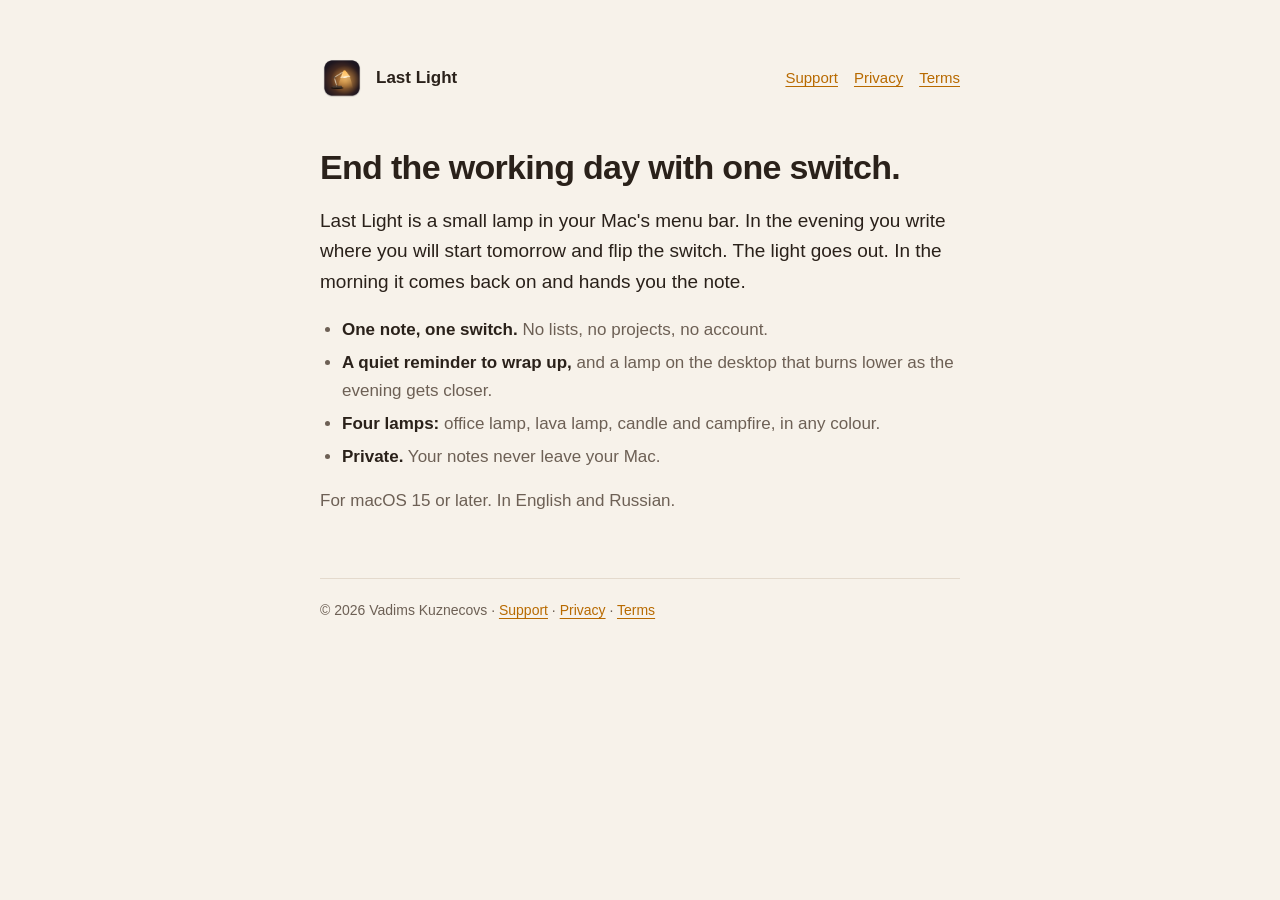
==== index.html @ a69db64d "Publish site" ====
<!doctype html>
<html lang="en">
<head>
<meta charset="utf-8">
<meta name="viewport" content="width=device-width, initial-scale=1">
<title>Last Light</title>
<meta name="description" content="A small lamp in your Mac's menu bar. Write where you will start tomorrow, flip the switch, and the working day is over.">
<link rel="stylesheet" href="style.css">
</head>
<body>
<main>
  <header class="site">
    <img src="icon.png" alt="">
    <a class="name" href="index.html">Last Light</a>
    <nav><a href="support.html">Support</a><a href="privacy.html">Privacy</a><a href="terms.html">Terms</a></nav>
  </header>

  <h1>End the working day with one switch.</h1>
  <p class="lead">Last Light is a small lamp in your Mac's menu bar. In the evening you write where you will start tomorrow and flip the switch. The light goes out. In the morning it comes back on and hands you the note.</p>

  <ul>
    <li><strong>One note, one switch.</strong> No lists, no projects, no account.</li>
    <li><strong>A quiet reminder to wrap up,</strong> and a lamp on the desktop that burns lower as the evening gets closer.</li>
    <li><strong>Four lamps:</strong> office lamp, lava lamp, candle and campfire, in any colour.</li>
    <li><strong>Private.</strong> Your notes never leave your Mac.</li>
  </ul>

  <p>For macOS 15 or later. In English and Russian.</p>

  <footer>© 2026 Vadims Kuznecovs · <a href="support.html">Support</a> · <a href="privacy.html">Privacy</a> · <a href="terms.html">Terms</a></footer>
</main>
</body>
</html>
---- style.css ----
:root {
  color-scheme: dark light;
  --bg: #14110f;
  --card: #1e1915;
  --ink: #f6eee2;
  --soft: #b8ab9b;
  --line: #352c25;
  --glow: #ffb84d;
}

@media (prefers-color-scheme: light) {
  :root {
    --bg: #f7f2ea;
    --card: #ffffff;
    --ink: #2a211a;
    --soft: #6d6055;
    --line: #e4dacd;
    --glow: #b86a00;
  }
}

* { box-sizing: border-box; }

body {
  margin: 0;
  background: var(--bg);
  color: var(--ink);
  font: 17px/1.6 -apple-system, BlinkMacSystemFont, "SF Pro Text", "Helvetica Neue", Arial, sans-serif;
  -webkit-font-smoothing: antialiased;
}

main {
  max-width: 680px;
  margin: 0 auto;
  padding: 56px 20px 96px;
}

header.site {
  display: flex;
  align-items: center;
  gap: 12px;
  margin-bottom: 48px;
}

header.site img { width: 44px; height: 44px; border-radius: 10px; }
header.site a.name { color: var(--ink); font-weight: 600; text-decoration: none; }
header.site nav { margin-left: auto; display: flex; gap: 16px; flex-wrap: wrap; font-size: 15px; }

a { color: var(--glow); text-underline-offset: 3px; }

h1 { font-size: 34px; line-height: 1.15; letter-spacing: -0.02em; margin: 0 0 8px; }
h2 { font-size: 20px; line-height: 1.3; margin: 40px 0 8px; }
p, li { color: var(--soft); }
p strong, li strong { color: var(--ink); font-weight: 600; }
ul { padding-left: 22px; }
li { margin: 6px 0; }

.lead { font-size: 19px; color: var(--ink); }
.meta { font-size: 14px; color: var(--soft); margin: 0 0 28px; }

.langs { display: flex; gap: 8px; margin: 0 0 28px; font-size: 14px; }
.langs a {
  padding: 4px 12px;
  border: 1px solid var(--line);
  border-radius: 999px;
  text-decoration: none;
  color: var(--ink);
}

section.lang { border-top: 1px solid var(--line); padding-top: 40px; margin-top: 56px; }
section.lang:first-of-type { border-top: 0; padding-top: 0; margin-top: 0; }

.card {
  background: var(--card);
  border: 1px solid var(--line);
  border-radius: 16px;
  padding: 20px 22px;
  margin: 20px 0;
}
.card p { margin: 0; }

code { font: 14px/1.4 ui-monospace, "SF Mono", Menlo, monospace; color: var(--ink); overflow-wrap: anywhere; }

footer { margin-top: 64px; font-size: 14px; color: var(--soft); border-top: 1px solid var(--line); padding-top: 20px; }
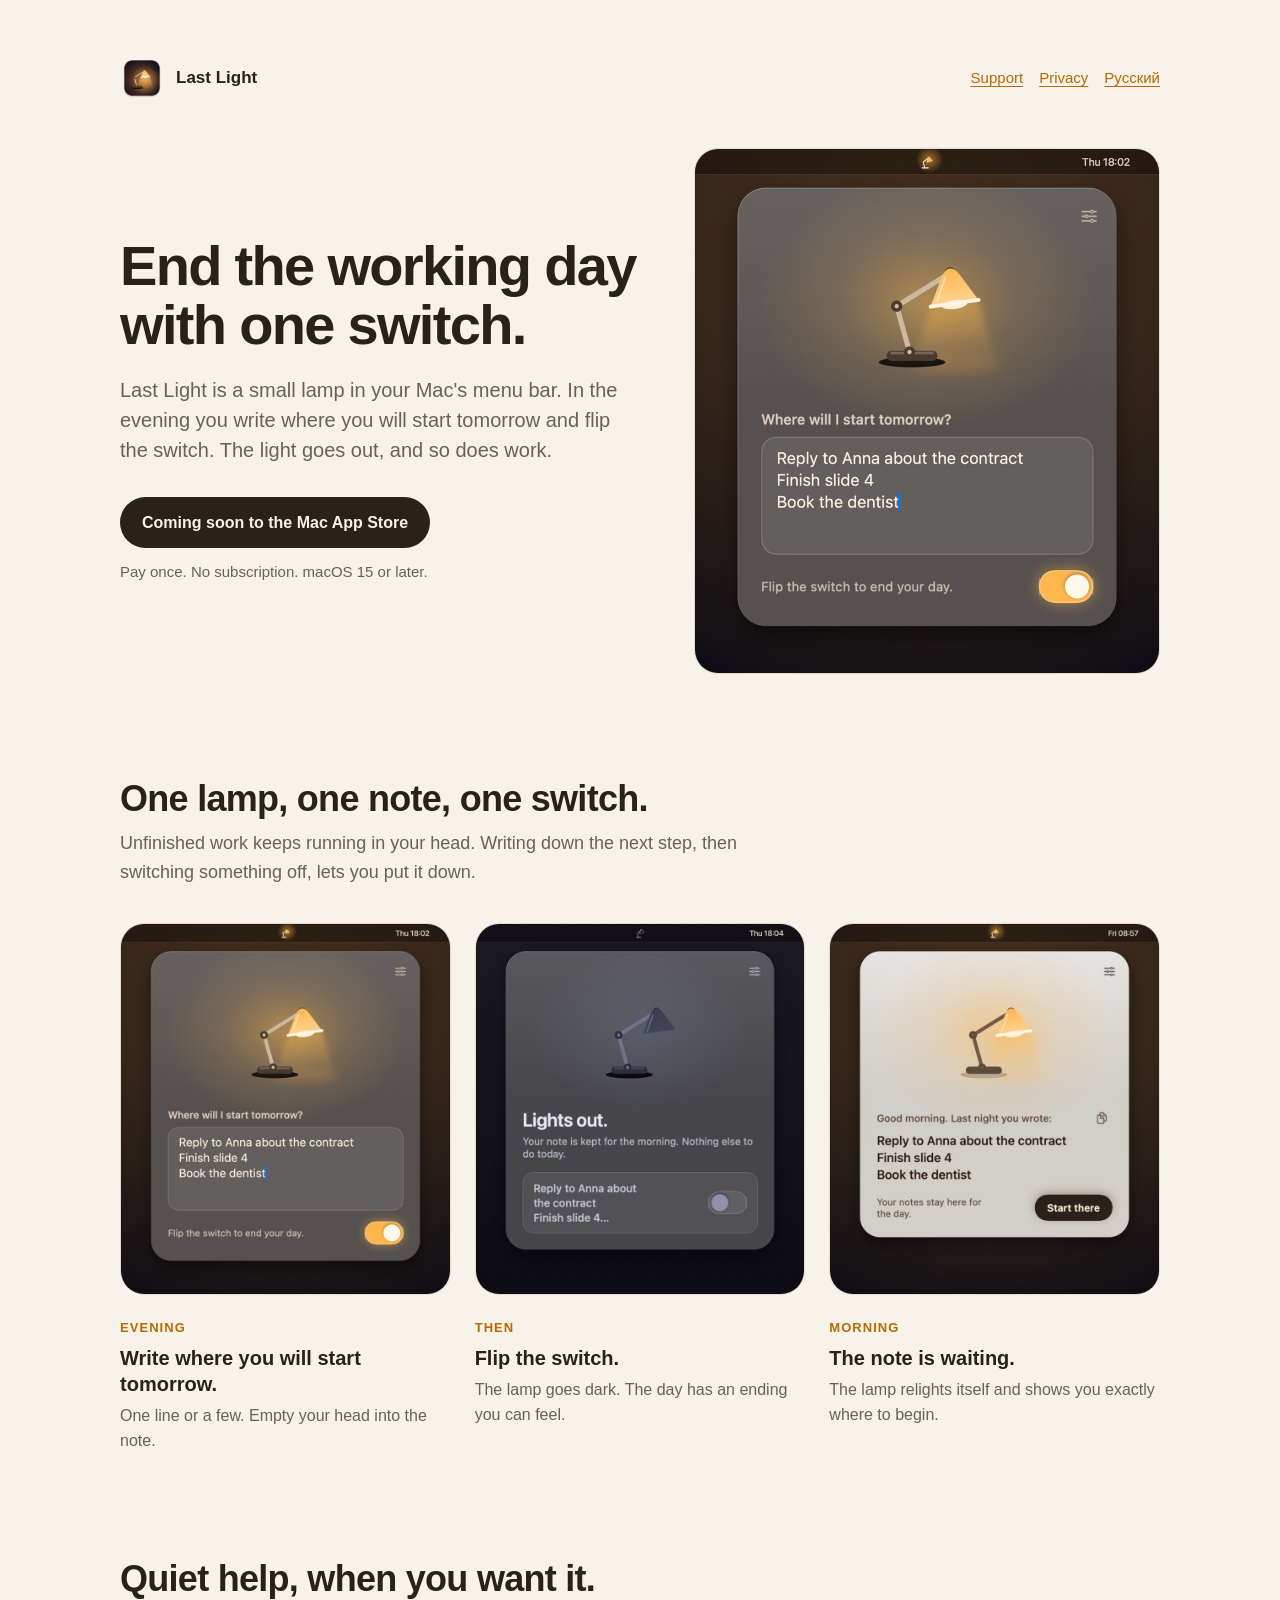
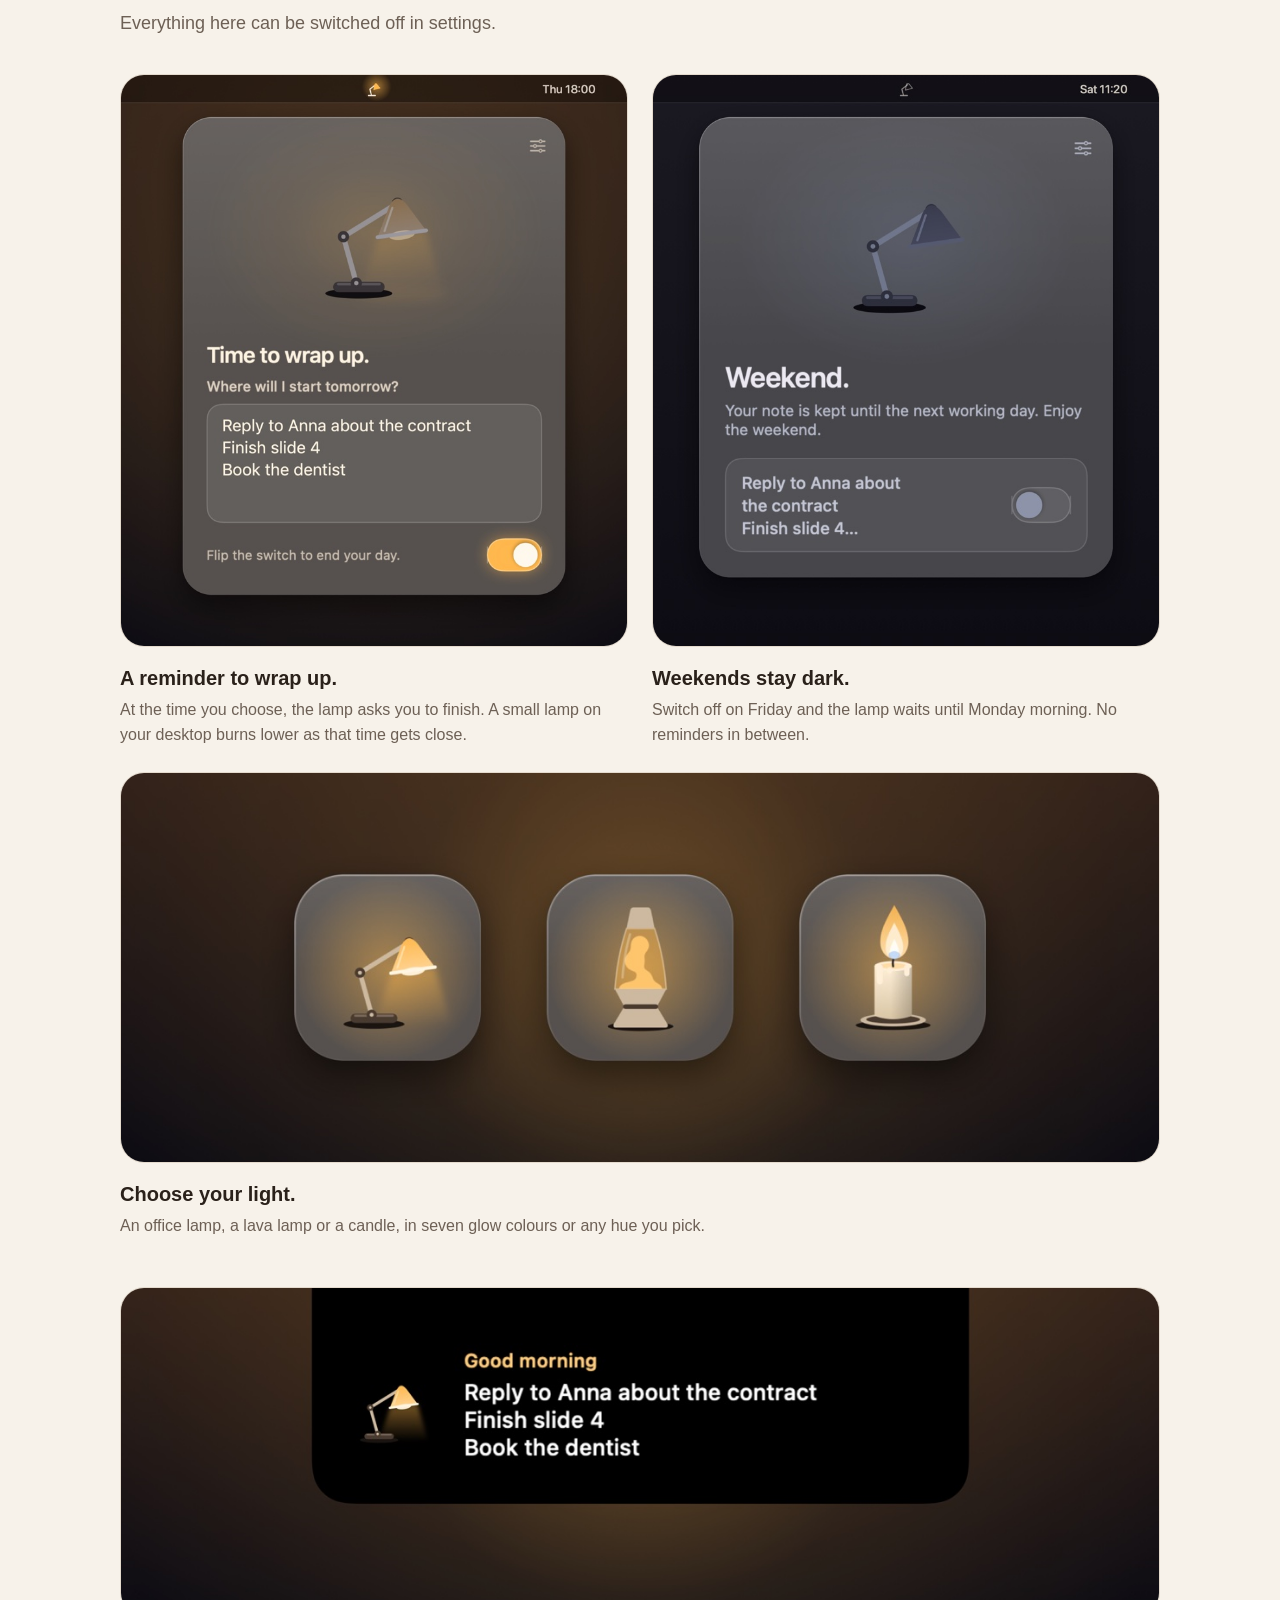
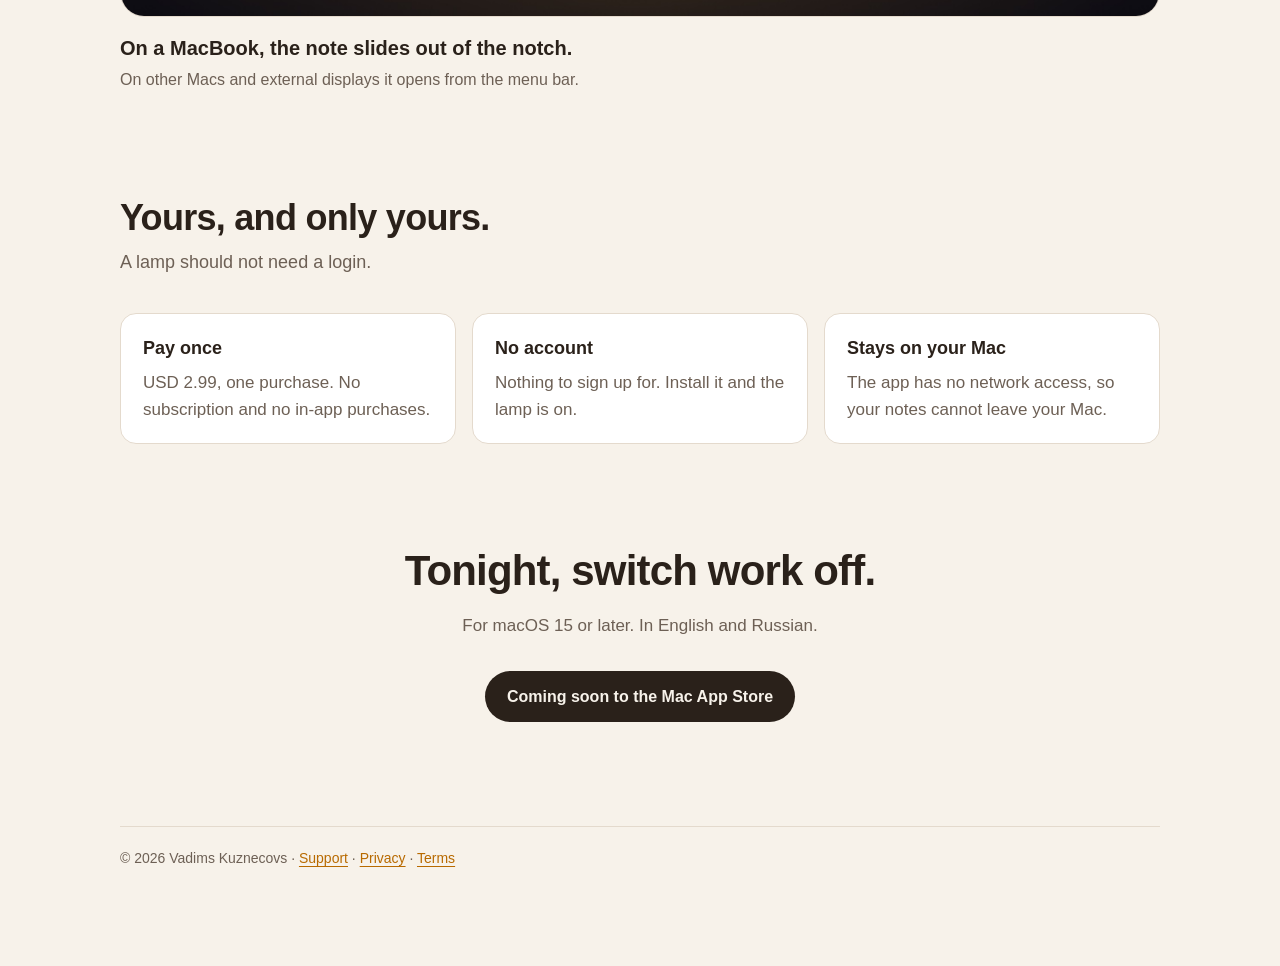
==== commit d8f31561: "New landing page" ====
--- a/index.html
+++ b/index.html
@@ -3,31 +3,95 @@
 <head>
 <meta charset="utf-8">
 <meta name="viewport" content="width=device-width, initial-scale=1">
-<title>Last Light</title>
+<title>Last Light: end the working day with one switch</title>
 <meta name="description" content="A small lamp in your Mac's menu bar. Write where you will start tomorrow, flip the switch, and the working day is over.">
+<meta property="og:title" content="Last Light: end the working day with one switch">
+<meta property="og:description" content="A small lamp in your Mac's menu bar. Write where you will start tomorrow, flip the switch, and the working day is over.">
+<meta property="og:image" content="https://worldstorycm.github.io/lastlight/img/en/evening.jpg">
+<link rel="icon" href="icon.png">
 <link rel="stylesheet" href="style.css">
 </head>
 <body>
-<main>
+<main class="wide">
   <header class="site">
     <img src="icon.png" alt="">
     <a class="name" href="index.html">Last Light</a>
-    <nav><a href="support.html">Support</a><a href="privacy.html">Privacy</a><a href="terms.html">Terms</a></nav>
+    <nav><a href="support.html#en">Support</a><a href="privacy.html#en">Privacy</a><a href="ru.html" lang="ru">Русский</a></nav>
   </header>
 
-  <h1>End the working day with one switch.</h1>
-  <p class="lead">Last Light is a small lamp in your Mac's menu bar. In the evening you write where you will start tomorrow and flip the switch. The light goes out. In the morning it comes back on and hands you the note.</p>
+  <section class="hero">
+    <div>
+      <h1>End the working day with one switch.</h1>
+      <p class="lead">Last Light is a small lamp in your Mac's menu bar. In the evening you write where you will start tomorrow and flip the switch. The light goes out, and so does work.</p>
+      <div class="cta">
+        <span class="badge">Coming soon to the Mac App Store</span>
+        <span class="terms">Pay once. No subscription. macOS 15 or later.</span>
+      </div>
+    </div>
+    <img class="shot" src="img/en/evening.jpg" width="780" height="880" alt="The Last Light panel under the menu bar: a lit desk lamp, a note for tomorrow and a switch.">
+  </section>
 
-  <ul>
-    <li><strong>One note, one switch.</strong> No lists, no projects, no account.</li>
-    <li><strong>A quiet reminder to wrap up,</strong> and a lamp on the desktop that burns lower as the evening gets closer.</li>
-    <li><strong>Four lamps:</strong> office lamp, lava lamp, candle and campfire, in any colour.</li>
-    <li><strong>Private.</strong> Your notes never leave your Mac.</li>
-  </ul>
+  <section class="block">
+    <h2>One lamp, one note, one switch.</h2>
+    <p class="sub">Unfinished work keeps running in your head. Writing down the next step, then switching something off, lets you put it down.</p>
+    <div class="steps">
+      <figure>
+        <img class="shot" src="img/en/evening.jpg" width="780" height="880" loading="lazy" alt="The Last Light panel under the menu bar: a lit desk lamp, a note for tomorrow and a switch.">
+        <figcaption><span class="when">Evening</span><h3>Write where you will start tomorrow.</h3><p>One line or a few. Empty your head into the note.</p></figcaption>
+      </figure>
+      <figure>
+        <img class="shot" src="img/en/lights-out.jpg" width="780" height="880" loading="lazy" alt="The same panel with the lamp dark and the note kept.">
+        <figcaption><span class="when">Then</span><h3>Flip the switch.</h3><p>The lamp goes dark. The day has an ending you can feel.</p></figcaption>
+      </figure>
+      <figure>
+        <img class="shot" src="img/en/morning.jpg" width="780" height="880" loading="lazy" alt="The lamp lit again in the morning, showing last night's note.">
+        <figcaption><span class="when">Morning</span><h3>The note is waiting.</h3><p>The lamp relights itself and shows you exactly where to begin.</p></figcaption>
+      </figure>
+    </div>
+  </section>
 
-  <p>For macOS 15 or later. In English and Russian.</p>
+  <section class="block">
+    <h2>Quiet help, when you want it.</h2>
+    <p class="sub">Everything here can be switched off in settings.</p>
+    <div class="pair">
+      <figure>
+        <img class="shot" src="img/en/wrap-up.jpg" width="780" height="880" loading="lazy" alt="The panel saying it is time to wrap up, the lamp burning low.">
+        <figcaption><h3>A reminder to wrap up.</h3><p>At the time you choose, the lamp asks you to finish. A small lamp on your desktop burns lower as that time gets close.</p></figcaption>
+      </figure>
+      <figure>
+        <img class="shot" src="img/en/weekend.jpg" width="780" height="880" loading="lazy" alt="The panel on a Saturday: the lamp is dark and the note waits for the next working day.">
+        <figcaption><h3>Weekends stay dark.</h3><p>Switch off on Friday and the lamp waits until Monday morning. No reminders in between.</p></figcaption>
+      </figure>
+    </div>
+    <figure class="band">
+      <img class="shot" src="img/en/lamps.jpg" width="1200" height="450" loading="lazy" alt="Three lamps on desktop tiles: an office lamp, a lava lamp and a candle.">
+      <figcaption><h3>Choose your light.</h3><p>An office lamp, a lava lamp or a candle, in seven glow colours or any hue you pick.</p></figcaption>
+    </figure>
+    <figure class="band">
+      <img class="shot" src="img/en/notch.jpg" width="1200" height="380" loading="lazy" alt="A note sliding out from under the MacBook camera notch.">
+      <figcaption><h3>On a MacBook, the note slides out of the notch.</h3><p>On other Macs and external displays it opens from the menu bar.</p></figcaption>
+    </figure>
+  </section>
 
-  <footer>© 2026 Vadims Kuznecovs · <a href="support.html">Support</a> · <a href="privacy.html">Privacy</a> · <a href="terms.html">Terms</a></footer>
+  <section class="block">
+    <h2>Yours, and only yours.</h2>
+    <p class="sub">A lamp should not need a login.</p>
+    <div class="promises">
+      <div class="card"><h3>Pay once</h3><p>USD 2.99, one purchase. No subscription and no in-app purchases.</p></div>
+      <div class="card"><h3>No account</h3><p>Nothing to sign up for. Install it and the lamp is on.</p></div>
+      <div class="card"><h3>Stays on your Mac</h3><p>The app has no network access, so your notes cannot leave your Mac.</p></div>
+    </div>
+  </section>
+
+  <section class="block closing">
+    <h2>Tonight, switch work off.</h2>
+    <p>For macOS 15 or later. In English and Russian.</p>
+    <div class="cta">
+      <span class="badge">Coming soon to the Mac App Store</span>
+    </div>
+  </section>
+
+  <footer>© 2026 Vadims Kuznecovs · <a href="support.html#en">Support</a> · <a href="privacy.html#en">Privacy</a> · <a href="terms.html#en">Terms</a></footer>
 </main>
 </body>
 </html>
--- a/style.css
+++ b/style.css
@@ -43,7 +43,7 @@
 }
 
 header.site img { width: 44px; height: 44px; border-radius: 10px; }
-header.site a.name { color: var(--ink); font-weight: 600; text-decoration: none; }
+header.site a.name { color: var(--ink); font-weight: 600; text-decoration: none; white-space: nowrap; }
 header.site nav { margin-left: auto; display: flex; gap: 16px; flex-wrap: wrap; font-size: 15px; }
 
 a { color: var(--glow); text-underline-offset: 3px; }
@@ -82,3 +82,73 @@
 code { font: 14px/1.4 ui-monospace, "SF Mono", Menlo, monospace; color: var(--ink); overflow-wrap: anywhere; }
 
 footer { margin-top: 64px; font-size: 14px; color: var(--soft); border-top: 1px solid var(--line); padding-top: 20px; }
+
+/* Landing page */
+
+main.wide { max-width: 1080px; }
+
+.hero {
+  display: grid;
+  grid-template-columns: minmax(0, 1fr) minmax(0, 0.9fr);
+  gap: 56px;
+  align-items: center;
+  margin-bottom: 104px;
+}
+.hero h1 { font-size: clamp(36px, 5.2vw, 56px); line-height: 1.05; letter-spacing: -0.03em; margin-bottom: 20px; }
+.hero .lead { font-size: 20px; line-height: 1.5; color: var(--soft); margin: 0; }
+
+.cta { display: flex; flex-wrap: wrap; align-items: center; gap: 12px 18px; margin-top: 32px; }
+.badge {
+  display: inline-block;
+  padding: 13px 22px;
+  border-radius: 999px;
+  background: var(--ink);
+  color: var(--bg);
+  font-weight: 600;
+  font-size: 16px;
+  text-decoration: none;
+}
+.cta .terms { font-size: 15px; color: var(--soft); }
+
+.shot {
+  display: block;
+  width: 100%;
+  height: auto;
+  border-radius: 24px;
+  border: 1px solid var(--line);
+  background: #17120f;
+}
+
+.block { margin-bottom: 104px; }
+.block > h2 { font-size: clamp(26px, 3.4vw, 36px); line-height: 1.15; letter-spacing: -0.02em; margin: 0 0 10px; }
+.block > .sub { font-size: 18px; margin: 0 0 36px; max-width: 620px; }
+
+.steps { display: grid; grid-template-columns: repeat(3, minmax(0, 1fr)); gap: 24px; }
+.pair { display: grid; grid-template-columns: repeat(2, minmax(0, 1fr)); gap: 24px; }
+.steps figure, .pair figure, .band { margin: 0; }
+figcaption { margin-top: 18px; }
+figcaption .when { font-size: 13px; font-weight: 600; letter-spacing: 0.08em; text-transform: uppercase; color: var(--glow); }
+figcaption h3 { font-size: 20px; line-height: 1.3; margin: 4px 0 6px; color: var(--ink); }
+figcaption p { margin: 0; font-size: 16px; }
+.band { margin-top: 24px; }
+.band + .band { margin-top: 48px; }
+
+.promises { display: grid; grid-template-columns: repeat(3, minmax(0, 1fr)); gap: 16px; }
+.promises .card { margin: 0; }
+.promises h3 { font-size: 18px; margin: 0 0 6px; color: var(--ink); }
+
+.closing { text-align: center; }
+.closing h2 { font-size: clamp(28px, 4vw, 42px); line-height: 1.1; letter-spacing: -0.02em; margin: 0 0 12px; }
+.closing .cta { justify-content: center; }
+
+@media (max-width: 800px) {
+  .hero { grid-template-columns: 1fr; gap: 36px; margin-bottom: 72px; }
+  .steps, .pair, .promises { grid-template-columns: 1fr; gap: 36px; }
+  .promises { gap: 12px; }
+  .block { margin-bottom: 72px; }
+}
+
+@media (max-width: 560px) {
+  header.site { flex-wrap: wrap; margin-bottom: 36px; }
+  header.site nav { margin-left: 0; flex-basis: 100%; gap: 6px 18px; font-size: 14px; }
+}
